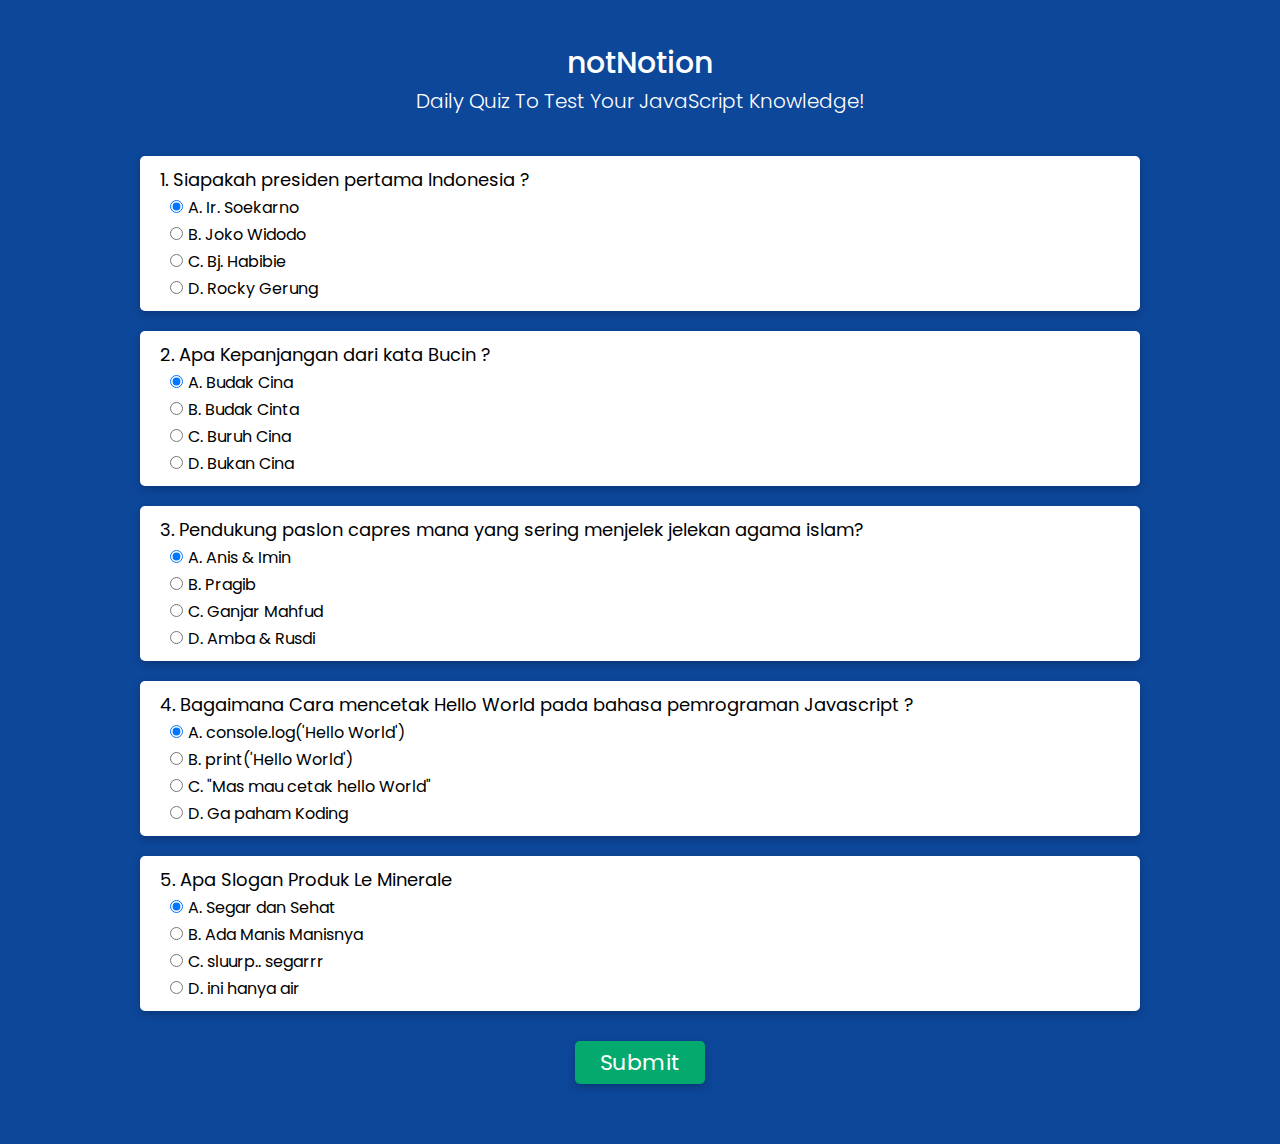
==== index.html @ 4577a5f8 "first commit" ====
<!DOCTYPE html>
<html lang="en">

<head>
    <meta charset="UTF-8">
    <meta http-equiv="X-UA-Compatible" content="IE=edge">
    <meta name="viewport" content="width=device-width, initial-scale=1.0">
    <title>notNotion - Daily Quiz To Test Your JavaScript Knowledge!</title>

    <link rel="icon" type="image/x-icon" href="./images/favicon.ico">
    <link rel="stylesheet" href="./style.css">
</head>

<body>

    <main>
        <section class="quiz">
            <div class="heading">
                <p class="title">notNotion</p>
                <p class="subtitle">Daily Quiz To Test Your JavaScript Knowledge!</p>
            </div>

            <div class="result hide">
                <p></p>
                <p class="reload">
                    <button>Try Again?</button>
                </p>
            </div>

            <form class="quiz-form">
                <div class="question">
                    <p>1. Siapakah presiden pertama Indonesia ?</p>
                    <div class="option">
                        <input type="radio" name="q1" value="A" checked>
                        <label for="">A. Ir. Soekarno</label>
                    </div>
                    <div class="option">
                        <input type="radio" name="q1" value="B">
                        <label for="">B. Joko Widodo</label>
                    </div>
                    <div class="option">
                        <input type="radio" name="q1" value="C">
                        <label for="">C. Bj. Habibie</label>
                    </div>
                    <div class="option">
                        <input type="radio" name="q1" value="D">
                        <label for="">D. Rocky Gerung</label>
                    </div>
                </div>
                <div class="question">
                    <p>2. Apa Kepanjangan dari kata Bucin ?</p>
                    <div class="option">
                        <input type="radio" name="q2" value="A" checked>
                        <label for="">A. Budak Cina</label>
                    </div>
                    <div class="option">
                        <input type="radio" name="q2" value="B">
                        <label for="">B. Budak Cinta</label>
                    </div>
                    <div class="option">
                        <input type="radio" name="q2" value="C">
                        <label for="">C. Buruh Cina</label>
                    </div>
                    <div class="option">
                        <input type="radio" name="q2" value="D">
                        <label for="">D. Bukan Cina</label>
                    </div>
                </div>
                <div class="question">
                    <p>3. Pendukung paslon capres mana yang sering menjelek jelekan agama islam?</p>
                    <div class="option">
                        <input type="radio" name="q3" value="A" checked>
                        <label for="">A. Anis & Imin</label>
                    </div>
                    <div class="option">
                        <input type="radio" name="q3" value="B">
                        <label for="">B. Pragib</label>
                    </div>
                    <div class="option">
                        <input type="radio" name="q3" value="C">
                        <label for="">C. Ganjar Mahfud</label>
                    </div>
                    <div class="option">
                        <input type="radio" name="q3" value="D">
                        <label for="">D. Amba & Rusdi</label>
                    </div>
                </div>
                <div class="question">
                    <p>4. Bagaimana Cara mencetak Hello World pada bahasa pemrograman Javascript ?</p>
                    <div class="option">
                        <input type="radio" name="q4" value="A" checked>
                        <label for="">A. console.log('Hello World')</label>
                    </div>
                    <div class="option">
                        <input type="radio" name="q4" value="B">
                        <label for="">B. print('Hello World')</label>
                    </div>
                    <div class="option">
                        <input type="radio" name="q4" value="C">
                        <label for="">C. "Mas mau cetak hello World"</label>
                    </div>
                    <div class="option">
                        <input type="radio" name="q4" value="D">
                        <label for="">D. Ga paham Koding</label>
                    </div>
                </div>
                <div class="question">
                    <p>5. Apa Slogan Produk Le Minerale</p>
                    <div class="option">
                        <input type="radio" name="q5" value="A" checked>
                        <label for="">A. Segar dan Sehat</label>
                    </div>
                    <div class="option">
                        <input type="radio" name="q5" value="B">
                        <label for="">B. Ada Manis Manisnya</label>
                    </div>
                    <div class="option">
                        <input type="radio" name="q5" value="C">
                        <label for="">C. sluurp.. segarrr</label>
                    </div>
                    <div class="option">
                        <input type="radio" name="q5" value="D">
                        <label for="">D. ini hanya air</label>
                    </div>
                </div>
                <div class="submit">
                    <input type="submit" value="Submit">
                </div>
            </form>
        </section>
    </main>

    <script src="./index.js"></script>

</body>

</html>
---- style.css ----
@import url('https://fonts.googleapis.com/css2?family=Poppins:ital,wght@0,100;0,200;0,300;0,400;0,500;0,600;0,700;0,800;0,900;1,100;1,200;1,300;1,400;1,500;1,600;1,700;1,800;1,900&family=Roboto&display=swap');
@import url("https://cdn.jsdelivr.net/npm/bootstrap-icons@1.8.2/font/bootstrap-icons.css");

:root{
    --box-shadow: rgba(0, 0, 0, 0.24) 0px 3px 8px;
}

* {
    margin: 0;
    padding: 0;
    box-sizing: border-box;
    font-size: 16px;
    font-family: 'Poppins', sans-serif;
    text-decoration: none;
    list-style: none;
}

.quiz{
    background-color: #0d479a;
    padding: 30px;
}

.heading{
    margin: 10px auto 40px auto;
}

.heading .title{
    font-size: 30px;
    color: #ffffff;
    font-weight: 500;
    text-align: center;
}

.heading .subtitle{
    font-size: 20px;
    color: #ffffff;
    font-weight: 300;
    text-align: center;
}

.result{
    text-align: center;
    min-width: 350px;
    max-width: 400px;
    margin: 20px auto;
    border-radius: 5px;
    background-color: #ffffff;
    box-shadow: var(--box-shadow);
}

.result p:first-child{
    padding: 10px 20px;
}

.hide{
    display: none;
}

.reload button{
    background-color: #04AA6D;
    color: #ffffff;
    padding: 10px 20px;
    border-radius: 0px 0px 5px 5px;
    width: 100%;
    border: 0px;
}

.reload button:hover{
    background-color: #03a369;
    cursor: pointer;
}

.quiz-form{
    max-width: 1000px;
    margin: auto;
}

.question{
    background-color: #ffffff;
    padding: 10px 20px;
    border-radius: 5px;
    margin: 20px 0px;
    box-shadow: var(--box-shadow);
}

.question > * {
    font-size: 18px;
}

.option {
    margin-left: 10px;
}

.correct{
    background-color: #c8ffdf;
}

.wrong{
    background-color: #ffd1d1;
}

.submit{
    text-align: center;
    margin: 30px 0px;
}

.submit input {
    background-color: #04AA6D;
    padding: 5px 25px;
    color: #ffffff;
    font-size: 22px;
    border-radius: 5px;
    box-shadow: var(--box-shadow);
    border: 0px;
}

.submit input:hover{
    background-color: #03a369;
    cursor: pointer;
}
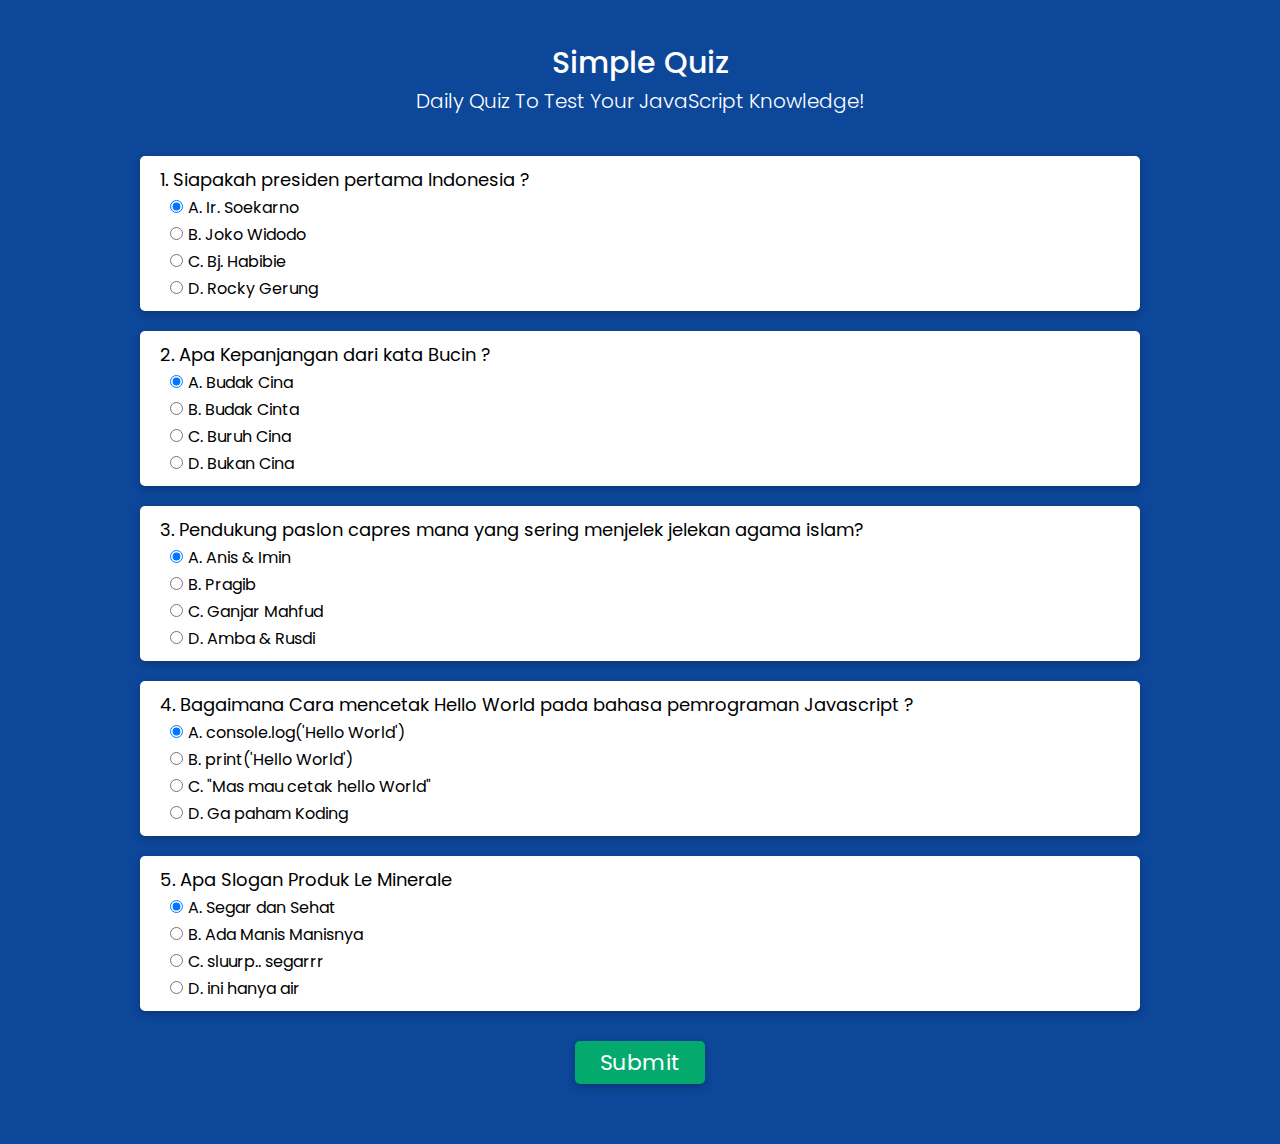
==== commit 9739900d: "change title" ====
--- a/index.html
+++ b/index.html
@@ -5,7 +5,7 @@
     <meta charset="UTF-8">
     <meta http-equiv="X-UA-Compatible" content="IE=edge">
     <meta name="viewport" content="width=device-width, initial-scale=1.0">
-    <title>notNotion - Daily Quiz To Test Your JavaScript Knowledge!</title>
+    <title>myJsQuizApp</title>
 
     <link rel="icon" type="image/x-icon" href="./images/favicon.ico">
     <link rel="stylesheet" href="./style.css">
@@ -16,7 +16,7 @@
     <main>
         <section class="quiz">
             <div class="heading">
-                <p class="title">notNotion</p>
+                <p class="title">Simple Quiz</p>
                 <p class="subtitle">Daily Quiz To Test Your JavaScript Knowledge!</p>
             </div>
 
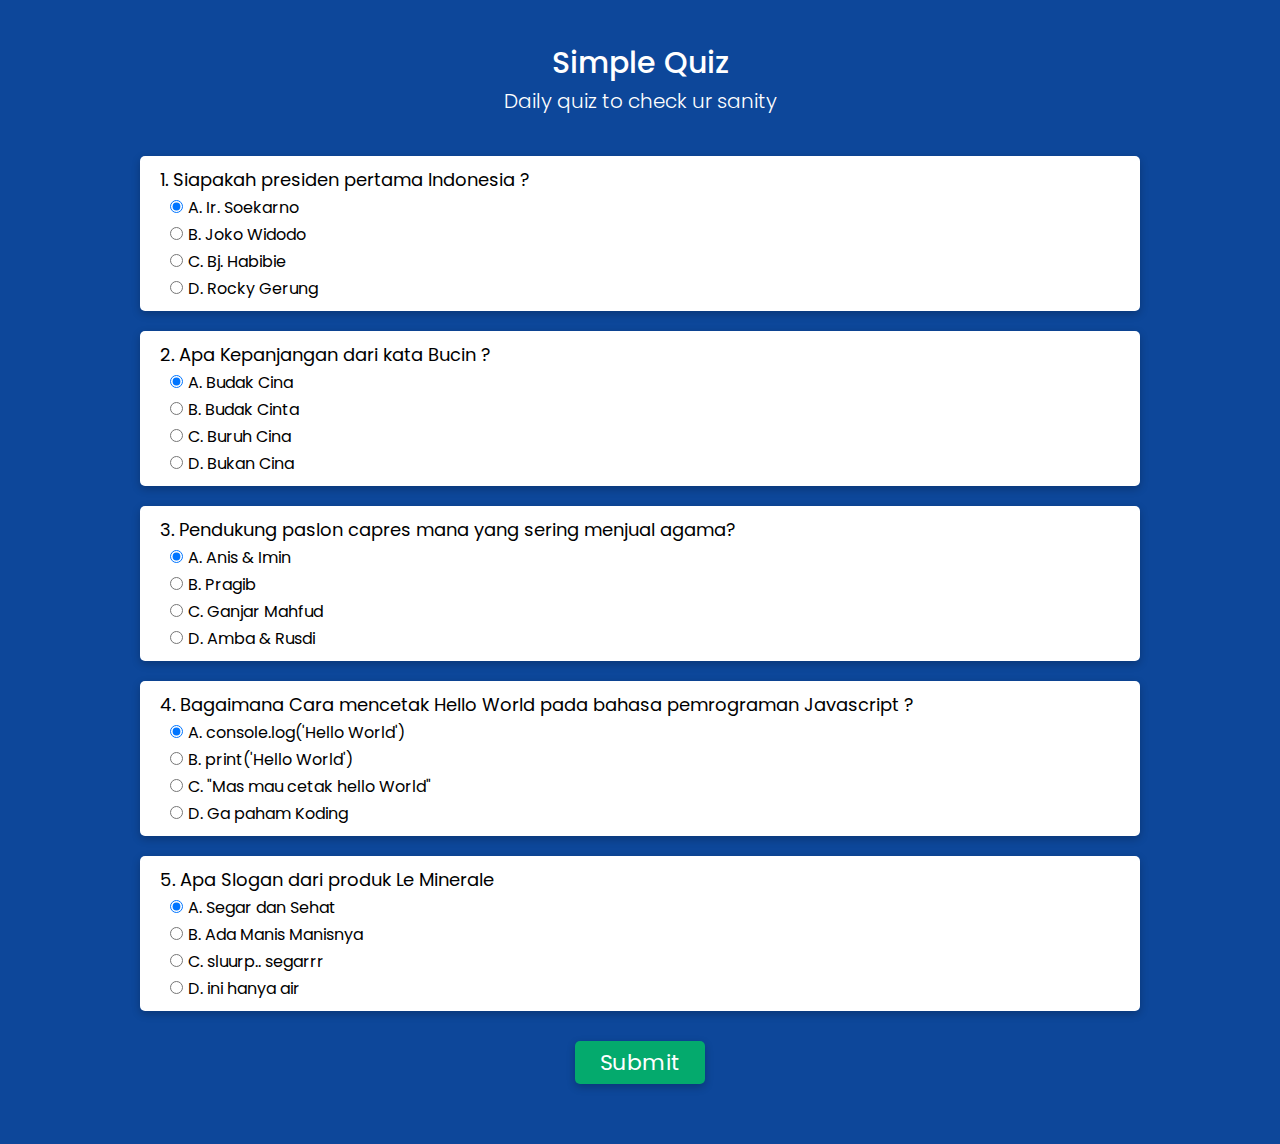
==== commit c1bb9c45: "change title" ====
--- a/index.html
+++ b/index.html
@@ -5,7 +5,7 @@
     <meta charset="UTF-8">
     <meta http-equiv="X-UA-Compatible" content="IE=edge">
     <meta name="viewport" content="width=device-width, initial-scale=1.0">
-    <title>myJsQuizApp</title>
+    <title>Petaroenx Quiz</title>
 
     <link rel="icon" type="image/x-icon" href="./images/favicon.ico">
     <link rel="stylesheet" href="./style.css">
@@ -17,7 +17,7 @@
         <section class="quiz">
             <div class="heading">
                 <p class="title">Simple Quiz</p>
-                <p class="subtitle">Daily Quiz To Test Your JavaScript Knowledge!</p>
+                <p class="subtitle">Daily quiz to check ur sanity</p>
             </div>
 
             <div class="result hide">
@@ -67,7 +67,7 @@
                     </div>
                 </div>
                 <div class="question">
-                    <p>3. Pendukung paslon capres mana yang sering menjelek jelekan agama islam?</p>
+                    <p>3. Pendukung paslon capres mana yang sering menjual agama?</p>
                     <div class="option">
                         <input type="radio" name="q3" value="A" checked>
                         <label for="">A. Anis & Imin</label>
@@ -105,7 +105,7 @@
                     </div>
                 </div>
                 <div class="question">
-                    <p>5. Apa Slogan Produk Le Minerale</p>
+                    <p>5. Apa Slogan dari produk Le Minerale</p>
                     <div class="option">
                         <input type="radio" name="q5" value="A" checked>
                         <label for="">A. Segar dan Sehat</label>
